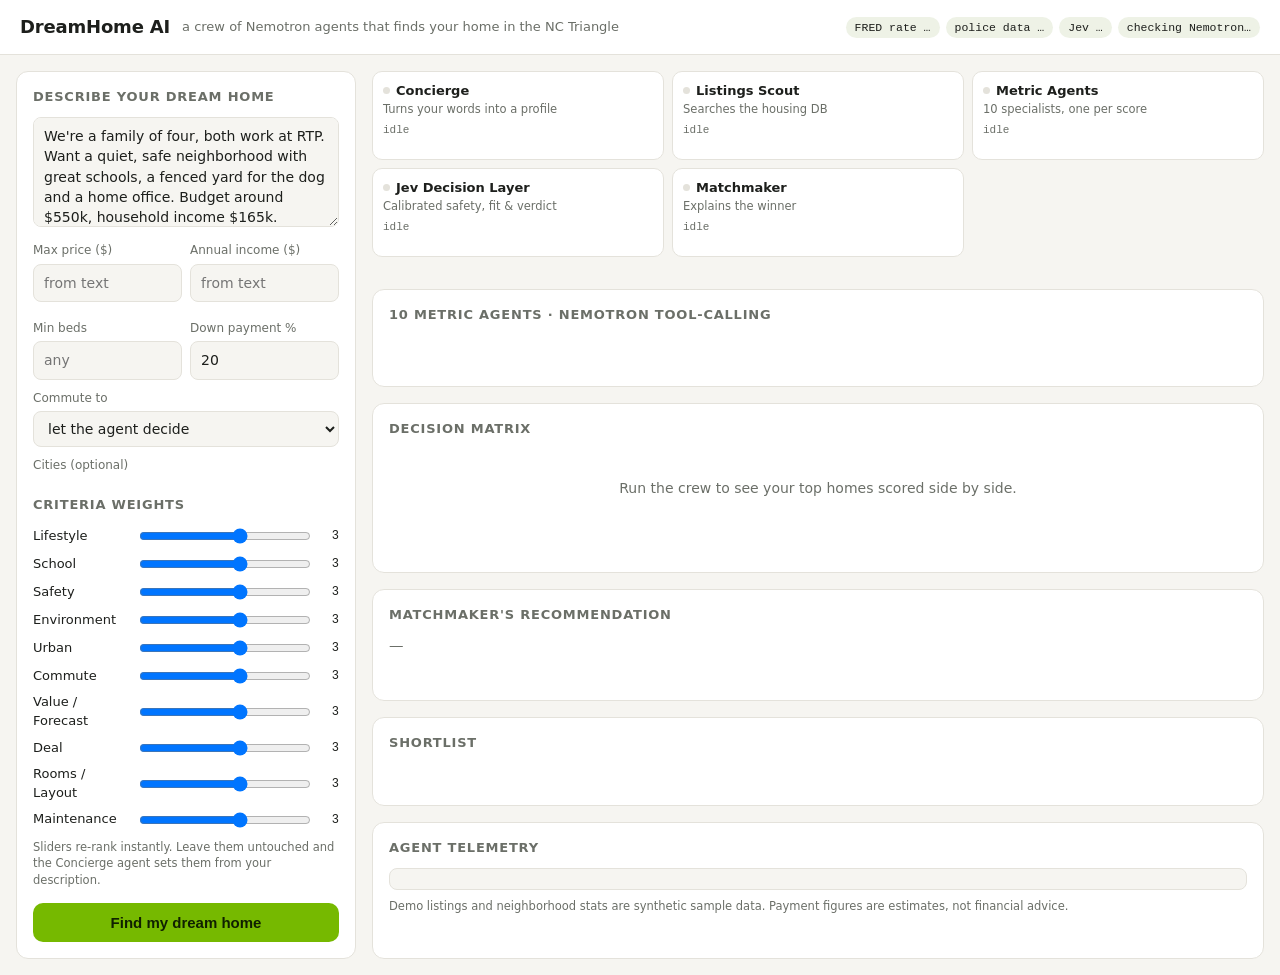
==== app/static/index.html @ fffabfbd "Databricks medallion ELT, free value calculator, multi-page UI, image 1.3.0 - databricks.yml + datab" ====
<!doctype html>
<html lang="en">
<head>
<meta charset="utf-8">
<meta name="viewport" content="width=device-width, initial-scale=1">
<title>Find a Home · EstatePulse AI</title>
<link rel="stylesheet" href="static/site.css">
<style>
:root{
  --bg:#f6f5f1; --panel:#ffffff; --ink:#1d1f1c; --muted:#6b6f68; --line:#e4e2db;
  --accent:#76b900; --accent-ink:#3d6400; --warn:#c2410c; --chip:#eef2e6;
  --h0:#f3ece4; --h1:#e9efd9; --h2:#cfe2a6; --h3:#a7cf5f; --h4:#76b900;
  --mono: ui-monospace, SFMono-Regular, Menlo, monospace;
}
@media (prefers-color-scheme: dark){:root{
  --bg:#111310; --panel:#1a1d18; --ink:#e9ebe5; --muted:#9aa093; --line:#2c3029;
  --accent:#8fd400; --accent-ink:#b9ec5a; --chip:#232a1b;
  --h0:#2a2320; --h1:#232b1c; --h2:#334a17; --h3:#4f7514; --h4:#6ea30c;
}}
*{box-sizing:border-box} body{margin:0;background:var(--bg);color:var(--ink);font:14px/1.45 system-ui,-apple-system,Segoe UI,Roboto,sans-serif}
header{display:flex;align-items:center;gap:12px;padding:14px 20px;border-bottom:1px solid var(--line);background:var(--panel)}
header h1{font-size:18px;margin:0;letter-spacing:-.01em} header .tag{color:var(--muted);font-size:13px}
#health{font:11.5px var(--mono);padding:4px 9px;border-radius:99px;background:var(--chip)}
#health.bad{color:var(--warn)}
main{display:grid;grid-template-columns:340px 1fr;gap:16px;padding:16px;max-width:1500px;margin:0 auto}
@media (max-width:900px){main{grid-template-columns:1fr}}
.card{background:var(--panel);border:1px solid var(--line);border-radius:12px;padding:16px}
h2{font-size:13px;text-transform:uppercase;letter-spacing:.06em;color:var(--muted);margin:0 0 10px}
label{display:block;font-size:12px;color:var(--muted);margin:10px 0 4px}
textarea,input,select{width:100%;padding:8px 10px;border:1px solid var(--line);border-radius:8px;background:var(--bg);color:var(--ink);font:inherit}
textarea{min-height:110px;resize:vertical}
.row2{display:grid;grid-template-columns:1fr 1fr;gap:8px}
.chips{display:flex;flex-wrap:wrap;gap:6px}
.chip{padding:4px 10px;border-radius:99px;border:1px solid var(--line);background:var(--bg);cursor:pointer;font-size:12px;user-select:none}
.chip.on{background:var(--accent);border-color:var(--accent);color:#102000}
button.go{margin-top:14px;width:100%;padding:11px;border:0;border-radius:10px;background:var(--accent);color:#102000;font-weight:650;font-size:15px;cursor:pointer}
button.go:disabled{opacity:.55;cursor:wait}
.w{display:grid;grid-template-columns:96px 1fr 22px;align-items:center;gap:8px;margin:6px 0;font-size:13px}
.w input{padding:0} .w b{font:12px var(--mono);text-align:right}
.crew{display:grid;grid-template-columns:repeat(5,1fr);gap:8px;margin-bottom:16px}
.ma{display:grid;grid-template-columns:repeat(2,1fr);gap:6px}
@media (max-width:900px){.ma{grid-template-columns:1fr}}
.ma .row{display:grid;grid-template-columns:14px 1fr auto;gap:6px;align-items:start;padding:7px 9px;border:1px solid var(--line);border-radius:8px;font-size:12.5px}
.ma .row .t{color:var(--muted);font-size:11.5px;grid-column:2/4}
.ma .row .tag{font:10.5px var(--mono);color:var(--muted)}
.ma .row.done .dot{background:var(--accent)}.ma .row.run .dot{background:var(--accent);animation:p 1s infinite}.ma .row.fb .dot{background:var(--warn)}
@media (max-width:1300px){.crew{grid-template-columns:repeat(3,1fr)}}
@media (max-width:700px){.crew{grid-template-columns:repeat(2,1fr)}}
.agent.jev{border-style:dashed}
.chips-h{display:flex;gap:6px;flex-wrap:wrap;margin-left:auto}
.chips-h span{font:11.5px var(--mono);padding:4px 9px;border-radius:99px;background:var(--chip)}
.verdict{display:inline-block;margin-top:4px;font:11px var(--mono);padding:2px 7px;border-radius:99px;background:var(--chip)}
.verdict.tour_now{background:var(--accent);color:#102000}.verdict.pass{color:var(--warn)}
.agent{border:1px solid var(--line);border-radius:10px;padding:10px;background:var(--panel);position:relative}
.agent .n{font-weight:650;font-size:13px} .agent .r{font-size:11.5px;color:var(--muted)}
.agent .s{margin-top:6px;font:11px var(--mono);color:var(--muted)}
.agent.run{border-color:var(--accent)} .agent.run .s{color:var(--accent-ink)}
.agent.done .s{color:var(--accent-ink)} .agent.fb .s{color:var(--warn)}
.dot{display:inline-block;width:7px;height:7px;border-radius:50%;background:var(--line);margin-right:6px;vertical-align:1px}
.run .dot{background:var(--accent);animation:p 1s infinite} .done .dot{background:var(--accent)} .fb .dot{background:var(--warn)}
@keyframes p{50%{opacity:.25}}
.matrix{overflow-x:auto}
table{border-collapse:separate;border-spacing:3px;width:100%;min-width:640px}
th,td{padding:8px 6px;text-align:center;font-size:13px}
thead th{font-weight:600;vertical-align:bottom}
thead th .addr{font-weight:650} thead th .sub{font-size:11px;color:var(--muted);font-weight:400}
tbody th{text-align:left;font-weight:500;white-space:nowrap}
tbody th small{color:var(--muted);font:11px var(--mono);margin-left:6px}
td.c{border-radius:6px;font:12.5px var(--mono)}
tr.total td{font-weight:700;font-size:14px;border-top:2px solid var(--line)}
th.rank1{box-shadow:inset 0 3px 0 var(--accent)}
.rec{white-space:pre-wrap;line-height:1.55;font-size:14.5px}
.empty{color:var(--muted);padding:30px;text-align:center}
.homes{display:grid;grid-template-columns:repeat(auto-fill,minmax(230px,1fr));gap:10px}
.home{border:1px solid var(--line);border-radius:10px;padding:12px}
.home .p{font-size:18px;font-weight:700} .home .meta{color:var(--muted);font-size:12px}
.home .f{margin-top:6px;display:flex;flex-wrap:wrap;gap:4px} .home .f span{font-size:11px;background:var(--chip);padding:2px 7px;border-radius:99px}
.stack{display:grid;gap:16px}
.home a.math{display:inline-block;margin-top:8px;font-size:12px;color:var(--accent-ink);text-decoration:none}
.home a.math:hover{text-decoration:underline}
header{position:static}
#log{font:11.5px/1.5 var(--mono);max-height:260px;overflow:auto;background:var(--bg);border-radius:8px;padding:10px;border:1px solid var(--line)}
#log .a{color:var(--accent-ink);font-weight:600} #log .fb{color:var(--warn)}
.foot{color:var(--muted);font-size:11.5px;margin-top:8px}
</style>
</head>
<body>
<script src="static/nav.js"></script>
<header>
  <h1>DreamHome AI</h1><span class="tag">a crew of Nemotron agents that finds your home in the NC Triangle</span>
  <div class="chips-h"><span id="rate">FRED rate …</span><span id="police">police data …</span><span id="jevchip">Jev …</span><span id="health">checking Nemotron…</span></div>
</header>
<main>
  <aside class="card">
    <h2>Describe your dream home</h2>
    <textarea id="dream">We're a family of four, both work at RTP. Want a quiet, safe neighborhood with great schools, a fenced yard for the dog and a home office. Budget around $550k, household income $165k.</textarea>
    <div class="row2">
      <div><label>Max price ($)</label><input id="max_price" type="number" placeholder="from text"></div>
      <div><label>Annual income ($)</label><input id="annual_income" type="number" placeholder="from text"></div>
      <div><label>Min beds</label><input id="min_beds" type="number" min="0" placeholder="any"></div>
      <div><label>Down payment %</label><input id="down_payment_pct" type="number" value="20"></div>
    </div>
    <label>Commute to</label><select id="commute_destination"><option value="">let the agent decide</option></select>
    <label>Cities (optional)</label><div class="chips" id="cities"></div>
    <h2 style="margin-top:18px">Criteria weights</h2>
    <div id="weights"></div>
    <div class="foot">Sliders re-rank instantly. Leave them untouched and the Concierge agent sets them from your description.</div>
    <button class="go" id="go">Find my dream home</button>
  </aside>

  <section class="stack">
    <div class="crew" id="crew"></div>
    <div class="card"><h2>10 metric agents · Nemotron tool-calling</h2><div class="ma" id="ma"></div><div class="foot" id="ma-cfg"></div></div>
    <div class="card"><h2>Decision matrix</h2><div class="matrix" id="matrix"><div class="empty">Run the crew to see your top homes scored side by side.</div></div></div>
    <div class="card"><h2>Matchmaker's recommendation</h2><div class="rec" id="rec"><span class="empty" style="padding:0">—</span></div></div>
    <div class="card"><h2>Shortlist</h2><div class="homes" id="homes"></div></div>
    <div class="card"><h2>Agent telemetry</h2><div id="log"></div>
      <div class="foot">Demo listings and neighborhood stats are synthetic sample data. Payment figures are estimates, not financial advice.</div></div>
  </section>
</main>
<script>
const CREW=[["Concierge","Turns your words into a profile"],["Listings Scout","Searches the housing DB"],["Metric Agents","10 specialists, one per score"],["Jev Decision Layer","Calibrated safety, fit & verdict"],["Matchmaker","Explains the winner"]];
let LABEL={lifestyle:"Lifestyle",school:"School",safety:"Safety",environment:"Environment",urban:"Urban",commute:"Commute",forecast:"Value / Forecast",deal:"Deal",rooms:"Rooms / Layout",maintenance:"Maintenance"};
let AGENTS=[], maDone=0;
function maUI(){ $("ma").innerHTML=AGENTS.map(function(a){return "<div class=\"row\" id=\"ma-"+a.key+"\"><span class=\"dot\"></span><b>"+a.name+"</b><span class=\"tag\">"+(a.gym_mode==="eval+rl"?"NeMo Gym eval+RL":"NeMo Gym eval")+"</span><div class=\"t\">"+a.sources+"</div></div>";}).join(""); maDone=0; }
function maSet(k,cls,txt){ const el=$("ma-"+k); if(!el)return; el.className="row "+cls; if(txt) el.querySelector(".t").textContent=txt; }
let state={criteria:Object.keys(LABEL),weights:{},touched:false,ids:[],profile:null,rows:[],jev:null};
const VERD={tour_now:"tour now",consider:"consider",pass:"pass"};
const $=id=>document.getElementById(id);
const fmt=n=>"$"+Math.round(n).toLocaleString();

function crewUI(){ $("crew").innerHTML=CREW.map(([n,r])=>`<div class="agent" data-a="${n}"><div class="n"><span class="dot"></span>${n}</div><div class="r">${r}</div><div class="s">idle</div></div>`).join(""); }
function setAgent(n,cls,txt){const el=document.querySelector(`[data-a="${n}"]`); if(!el)return; el.className="agent "+cls; el.querySelector(".s").textContent=txt;}
function weightsUI(w){
  $("weights").innerHTML=state.criteria.map(c=>`<div class="w"><span>${LABEL[c]}</span><input type="range" min="0" max="5" step="1" value="${w[c]??3}" data-c="${c}"><b>${w[c]??3}</b></div>`).join("");
  $("weights").querySelectorAll("input").forEach(i=>i.oninput=e=>{state.touched=true; state.weights[i.dataset.c]=+i.value; i.nextElementSibling.textContent=i.value; rescore();});
}
function heat(v){return v>=85?"var(--h4)":v>=70?"var(--h3)":v>=55?"var(--h2)":v>=40?"var(--h1)":"var(--h0)"}
function matrixUI(rows){
  state.rows=rows; const top=rows.slice(0,5);
  if(!top.length){$("matrix").innerHTML='<div class="empty">No homes matched — widen the budget or cities.</div>';return;}
  const w=state.weights;
  let h="<table><thead><tr><th></th>"+top.map((r,i)=>`<th class="${i==0?'rank1':''}"><div class="sub">#${i+1}</div><div class="addr">${r.listing.address}</div><div class="sub">${r.listing.neighborhood} · ${fmt(r.listing.price)}</div>${r.jev&&r.jev.verdict?`<span class="verdict ${r.jev.verdict}">${r.jev.engine==="jev"?"Jev":"rules"}: ${VERD[r.jev.verdict]||r.jev.verdict}</span>`:""}</th>`).join("")+"</tr></thead><tbody>";
  for(const c of state.criteria){
    h+=`<tr><th>${LABEL[c]}<small>×${w[c]??0}</small></th>`+top.map(r=>{const v=r.scores[c];return `<td class="c" style="background:${heat(v)};color:${v>=70?'#0d1a00':'inherit'}">${v}</td>`}).join("")+"</tr>";
  }
  h+=`<tr class="total"><th>Fit score</th>`+top.map(r=>`<td>${r.total}</td>`).join("")+"</tr></tbody></table>";
  $("matrix").innerHTML=h;
  $("homes").innerHTML=rows.slice(0,9).map((r,i)=>{const L=r.listing,N=r.neighborhood,F=r.finance;return `<div class="home"><div class="meta">#${i+1} · fit ${r.total}</div><div class="p">${fmt(L.price)}</div><div>${L.address}, ${L.city}</div><div class="meta">${L.beds} bd · ${L.baths} ba · ${L.sqft.toLocaleString()} sqft · ${L.property_type}</div><div class="meta">≈ ${fmt(F.monthly_total)}/mo @ ${F.rate_pct}%${F.housing_ratio_pct?` (${F.housing_ratio_pct}% of income)`:""} · ${N.commute_minutes} min to ${N.commute_to}</div><div class="f">${L.features.slice(0,5).map(f=>`<span>${f}</span>`).join("")}</div><a class="math" href="how?id=${L.id}">See the math →</a></div>`}).join("");
}
let rsT; function rescore(){ if(!state.ids.length)return; clearTimeout(rsT); rsT=setTimeout(async()=>{
  const r=await fetch("api/rescore",{method:"POST",headers:{"Content-Type":"application/json"},body:JSON.stringify({ids:state.ids,profile:state.profile||{},weights:state.weights,jev:state.jev})}).then(r=>r.json()); matrixUI(r);},120);}
function log(html){$("log").insertAdjacentHTML("beforeend",html+"<br>");$("log").scrollTop=1e9;}
const t0={};
function onEvent(e){
  switch(e.type){
    case "start": log(e.health.ok?`model <b>${e.health.model}</b> @ ${e.health.base_url}`:`<span class="fb">Nemotron unreachable — fallbacks active</span>`); setAgent("Concierge","run","thinking…"); break;
    case "llm": setAgent(e.agent,"run",`LLM ${e.ms} ms${e.tool_calls.length?" → "+e.tool_calls.length+" tool call(s)":""}`); log(`<span class="a">${e.agent}</span> nemotron ${e.ms}ms ${e.tool_calls.join(", ")}`); break;
    case "tool": log(`&nbsp;&nbsp;↳ ${e.tool}(${JSON.stringify(e.args)}) ${e.ms}ms → ${typeof e.result_preview=="string"?e.result_preview:JSON.stringify(e.result_preview)}`); break;
    case "fallback": setAgent(e.agent,"fb","fallback: "+e.reason.slice(0,40)); log(`<span class="fb">${e.agent} fallback: ${e.reason}</span>`); break;
    case "metric_agent": maDone++; maSet(e.key, e.status==="done"?"done":"fb", (e.status==="done"?"":"fallback · ")+e.ms+" ms · "+(e.text||"tool ran")); setAgent("Metric Agents", maDone===10?"done":"run", maDone+"/10 done"); break;
    case "say": log(`<span class="a">${e.agent}</span> “${e.text}”`); break;
    case "profile": state.profile=e.profile; if(!state.touched){state.weights={...e.profile.weights}; weightsUI(state.weights);} setAgent("Concierge","done",e.profile.summary?.slice(0,60)||"profile set"); setAgent("Listings Scout","run","searching…"); break;
    case "shortlist": state.ids=e.ids; setAgent("Listings Scout","done",`${e.ids.length} candidates`); setAgent("Metric Agents","run","0/10 done"); AGENTS.forEach(function(a){maSet(a.key,"run","calling "+a.tool+"…");}); setAgent("Jev Decision Layer","run","waiting for analysts…"); break;
    case "jev": setAgent("Jev Decision Layer","done",`${e.engine==="jev"?"Jev":"rules fallback"} · ${e.calls} calls · ${e.ms} ms`); log(`<span class="a">Jev Decision Layer</span> engine=${e.engine} ${e.calls} parallel calls in ${e.ms}ms (p50 ${e.p50_call_ms}ms)${e.errors.length?` <span class="fb">${e.errors[0]}</span>`:""}`); break;
    case "matrix": state.jev=e.jev;  setAgent("Matchmaker","run","writing…"); if(state.touched){rescore()}else{matrixUI(e.rows)} break;
    case "recommendation": $("rec").textContent=e.text; setAgent("Matchmaker","done","done"); break;
    case "done": log(`<b>pipeline finished in ${(e.ms/1000).toFixed(1)} s</b>`); break;
    case "error": log(`<span class="fb">error: ${e.message}</span>`); break;
  }
}
async function go(){
  $("go").disabled=true; $("log").innerHTML=""; crewUI(); maUI();
  const form={}; ["max_price","annual_income","min_beds","down_payment_pct"].forEach(k=>{const v=$(k).value; if(v!=="")form[k]=+v;});
  const cd=$("commute_destination").value; if(cd)form.commute_destination=cd;
  const cities=[...document.querySelectorAll("#cities .chip.on")].map(c=>c.textContent); if(cities.length)form.cities=cities;
  if(state.touched)form.weights=state.weights;
  try{
    const res=await fetch("api/match",{method:"POST",headers:{"Content-Type":"application/json"},body:JSON.stringify({dream:$("dream").value,form})});
    const rd=res.body.getReader(),dec=new TextDecoder(); let buf="";
    for(;;){const {value,done}=await rd.read(); if(done)break; buf+=dec.decode(value,{stream:true}); let i; while((i=buf.indexOf("\n"))>=0){const line=buf.slice(0,i);buf=buf.slice(i+1); if(line.trim())onEvent(JSON.parse(line));}}
  }catch(err){log(`<span class="fb">${err}</span>`)}
  $("go").disabled=false;
}
(async()=>{
  crewUI();
  try{const ag=await fetch("api/agents").then(r=>r.json()); AGENTS=ag.agents; ag.agents.forEach(function(a){LABEL[a.key]=a.label; state.weights[a.key]=a.default_weight;}); maUI(); $("ma-cfg").textContent=ag.problems.length?("config problems: "+ag.problems.join("; ")):"Registry check: all 10 agents have a tool, scorer, weight and NeMo Gym harness.";}catch(e){}
  state.criteria=Object.keys(LABEL); weightsUI(state.weights);
  $("go").onclick=go;
  const m=await fetch("api/meta").then(r=>r.json());
  $("cities").innerHTML=m.cities.map(c=>`<span class="chip">${c}</span>`).join("");
  $("cities").querySelectorAll(".chip").forEach(c=>c.onclick=()=>c.classList.toggle("on"));
  m.destinations.forEach(d=>$("commute_destination").insertAdjacentHTML("beforeend",`<option>${d}</option>`));
  try{const d=await fetch("api/data-status").then(r=>r.json());
    $("rate").textContent=`30-yr ${d.mortgage_30y}%`+(d.mortgage_source.as_of?` · FRED ${d.mortgage_source.as_of}`:" · default");
    const p=(d.sources||{}).police||{}; $("police").textContent=d.live_safety_neighborhoods?`police: ${d.live_safety_neighborhoods} areas · ${d.police_lookback_days}d live`:"police: baseline";
    $("jevchip").textContent=d.jev_enabled?"Jev: live":"Jev: rules fallback";}catch(e){}
  const h=await fetch("api/health").then(r=>r.json());
  $("health").textContent=h.ok?"● "+h.model:"● Nemotron offline (fallback mode)"; $("health").className=h.ok?"":"bad";
})();
</script>
</body>
</html>
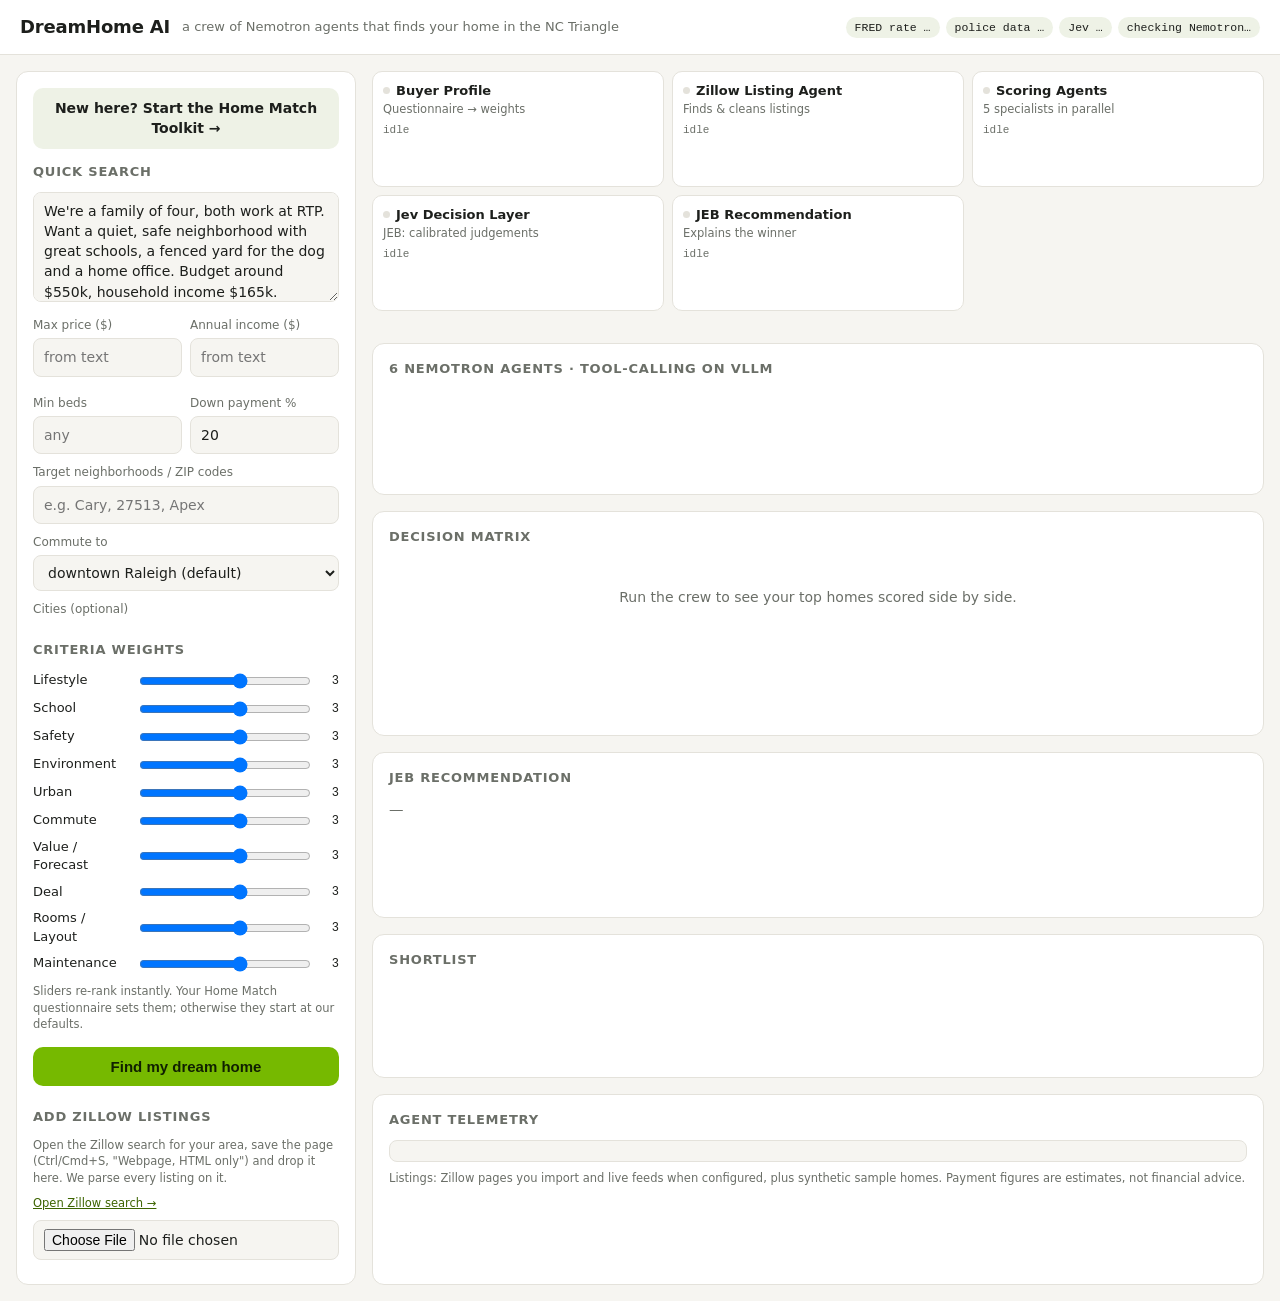
==== commit b7932b10: "Architecture v3: 6 Nemotron agents, Zillow parser + data quality, Home Match Toolkit questionnaire, " ====
--- a/app/static/index.html
+++ b/app/static/index.html
@@ -92,7 +92,9 @@
 </header>
 <main>
   <aside class="card">
-    <h2>Describe your dream home</h2>
+    <div id="tokenbox" class="foot" style="display:none;margin:0 0 10px;padding:10px;border:1px solid var(--accent);border-radius:8px"></div>
+    <a class="go" href="start" style="display:block;text-align:center;text-decoration:none;margin:0 0 14px;padding:10px;border-radius:10px;background:var(--chip);color:var(--ink);font-weight:600">New here? Start the Home Match Toolkit →</a>
+    <h2>Quick search</h2>
     <textarea id="dream">We're a family of four, both work at RTP. Want a quiet, safe neighborhood with great schools, a fenced yard for the dog and a home office. Budget around $550k, household income $165k.</textarea>
     <div class="row2">
       <div><label>Max price ($)</label><input id="max_price" type="number" placeholder="from text"></div>
@@ -100,33 +102,40 @@
       <div><label>Min beds</label><input id="min_beds" type="number" min="0" placeholder="any"></div>
       <div><label>Down payment %</label><input id="down_payment_pct" type="number" value="20"></div>
     </div>
-    <label>Commute to</label><select id="commute_destination"><option value="">let the agent decide</option></select>
+    <label>Target neighborhoods / ZIP codes</label><input id="location" placeholder="e.g. Cary, 27513, Apex">
+    <label>Commute to</label><select id="commute_destination"><option value="">downtown Raleigh (default)</option></select>
     <label>Cities (optional)</label><div class="chips" id="cities"></div>
     <h2 style="margin-top:18px">Criteria weights</h2>
     <div id="weights"></div>
-    <div class="foot">Sliders re-rank instantly. Leave them untouched and the Concierge agent sets them from your description.</div>
+    <div class="foot">Sliders re-rank instantly. Your Home Match questionnaire sets them; otherwise they start at our defaults.</div>
     <button class="go" id="go">Find my dream home</button>
+    <h2 style="margin-top:22px">Add Zillow listings</h2>
+    <div class="foot" style="margin-top:0">Open the Zillow search for your area, save the page (Ctrl/Cmd+S, "Webpage, HTML only") and drop it here. We parse every listing on it.</div>
+    <a id="zlink" class="foot" target="_blank" rel="noopener" href="https://www.zillow.com/homes/" style="display:inline-block;color:var(--accent-ink)">Open Zillow search →</a>
+    <input id="zfile" type="file" accept=".html,.htm" style="margin-top:8px">
+    <div class="foot" id="zout"></div>
   </aside>
 
   <section class="stack">
     <div class="crew" id="crew"></div>
-    <div class="card"><h2>10 metric agents · Nemotron tool-calling</h2><div class="ma" id="ma"></div><div class="foot" id="ma-cfg"></div></div>
+    <div class="card"><h2>6 Nemotron agents · tool-calling on vLLM</h2><div class="ma" id="ma"></div><div class="foot" id="ma-cfg"></div></div>
     <div class="card"><h2>Decision matrix</h2><div class="matrix" id="matrix"><div class="empty">Run the crew to see your top homes scored side by side.</div></div></div>
-    <div class="card"><h2>Matchmaker's recommendation</h2><div class="rec" id="rec"><span class="empty" style="padding:0">—</span></div></div>
+    <div class="card"><h2>JEB recommendation</h2><div class="rec" id="rec"><span class="empty" style="padding:0">—</span></div></div>
     <div class="card"><h2>Shortlist</h2><div class="homes" id="homes"></div></div>
     <div class="card"><h2>Agent telemetry</h2><div id="log"></div>
-      <div class="foot">Demo listings and neighborhood stats are synthetic sample data. Payment figures are estimates, not financial advice.</div></div>
+      <div class="foot" id="srcnote">Listings: Zillow pages you import and live feeds when configured, plus synthetic sample homes. Payment figures are estimates, not financial advice.</div></div>
   </section>
 </main>
 <script>
-const CREW=[["Concierge","Turns your words into a profile"],["Listings Scout","Searches the housing DB"],["Metric Agents","10 specialists, one per score"],["Jev Decision Layer","Calibrated safety, fit & verdict"],["Matchmaker","Explains the winner"]];
+const CREW=[["Buyer Profile","Questionnaire → weights"],["Zillow Listing Agent","Finds & cleans listings"],["Scoring Agents","5 specialists in parallel"],["Jev Decision Layer","JEB: calibrated judgements"],["JEB Recommendation","Explains the winner"]];
 let LABEL={lifestyle:"Lifestyle",school:"School",safety:"Safety",environment:"Environment",urban:"Urban",commute:"Commute",forecast:"Value / Forecast",deal:"Deal",rooms:"Rooms / Layout",maintenance:"Maintenance"};
 let AGENTS=[], maDone=0;
-function maUI(){ $("ma").innerHTML=AGENTS.map(function(a){return "<div class=\"row\" id=\"ma-"+a.key+"\"><span class=\"dot\"></span><b>"+a.name+"</b><span class=\"tag\">"+(a.gym_mode==="eval+rl"?"NeMo Gym eval+RL":"NeMo Gym eval")+"</span><div class=\"t\">"+a.sources+"</div></div>";}).join(""); maDone=0; }
+function maUI(){ $("ma").innerHTML=AGENTS.map(function(a,i){return "<div class=\"row\" id=\"ma-"+a.key+"\"><span class=\"dot\"></span><b>"+(i+1)+". "+a.name+"</b><span class=\"tag\">"+(a.labels.length?a.labels.join(" · "):"listings")+"</span><div class=\"t\">"+a.sources+"</div></div>";}).join(""); maDone=0; }
 function maSet(k,cls,txt){ const el=$("ma-"+k); if(!el)return; el.className="row "+cls; if(txt) el.querySelector(".t").textContent=txt; }
 let state={criteria:Object.keys(LABEL),weights:{},touched:false,ids:[],profile:null,rows:[],jev:null};
 const VERD={tour_now:"tour now",consider:"consider",pass:"pass"};
 const $=id=>document.getElementById(id);
+const esc=v=>String(v??"").replace(/[&<>"']/g,c=>({"&":"&amp;","<":"&lt;",">":"&gt;",'"':"&quot;","'":"&#39;"}[c]));
 const fmt=n=>"$"+Math.round(n).toLocaleString();
 
 function crewUI(){ $("crew").innerHTML=CREW.map(([n,r])=>`<div class="agent" data-a="${n}"><div class="n"><span class="dot"></span>${n}</div><div class="r">${r}</div><div class="s">idle</div></div>`).join(""); }
@@ -140,13 +149,13 @@
   state.rows=rows; const top=rows.slice(0,5);
   if(!top.length){$("matrix").innerHTML='<div class="empty">No homes matched — widen the budget or cities.</div>';return;}
   const w=state.weights;
-  let h="<table><thead><tr><th></th>"+top.map((r,i)=>`<th class="${i==0?'rank1':''}"><div class="sub">#${i+1}</div><div class="addr">${r.listing.address}</div><div class="sub">${r.listing.neighborhood} · ${fmt(r.listing.price)}</div>${r.jev&&r.jev.verdict?`<span class="verdict ${r.jev.verdict}">${r.jev.engine==="jev"?"Jev":"rules"}: ${VERD[r.jev.verdict]||r.jev.verdict}</span>`:""}</th>`).join("")+"</tr></thead><tbody>";
+  let h="<table><thead><tr><th></th>"+top.map((r,i)=>`<th class="${i==0?'rank1':''}"><div class="sub">#${i+1}</div><div class="addr">${esc(r.listing.address)}</div><div class="sub">${esc(r.listing.neighborhood)} · ${fmt(r.listing.price)}</div>${r.jev&&r.jev.verdict?`<span class="verdict ${r.jev.verdict}">${r.jev.engine==="jev"?"Jev":"rules"}: ${VERD[r.jev.verdict]||r.jev.verdict}</span>`:""}</th>`).join("")+"</tr></thead><tbody>";
   for(const c of state.criteria){
     h+=`<tr><th>${LABEL[c]}<small>×${w[c]??0}</small></th>`+top.map(r=>{const v=r.scores[c];return `<td class="c" style="background:${heat(v)};color:${v>=70?'#0d1a00':'inherit'}">${v}</td>`}).join("")+"</tr>";
   }
   h+=`<tr class="total"><th>Fit score</th>`+top.map(r=>`<td>${r.total}</td>`).join("")+"</tr></tbody></table>";
   $("matrix").innerHTML=h;
-  $("homes").innerHTML=rows.slice(0,9).map((r,i)=>{const L=r.listing,N=r.neighborhood,F=r.finance;return `<div class="home"><div class="meta">#${i+1} · fit ${r.total}</div><div class="p">${fmt(L.price)}</div><div>${L.address}, ${L.city}</div><div class="meta">${L.beds} bd · ${L.baths} ba · ${L.sqft.toLocaleString()} sqft · ${L.property_type}</div><div class="meta">≈ ${fmt(F.monthly_total)}/mo @ ${F.rate_pct}%${F.housing_ratio_pct?` (${F.housing_ratio_pct}% of income)`:""} · ${N.commute_minutes} min to ${N.commute_to}</div><div class="f">${L.features.slice(0,5).map(f=>`<span>${f}</span>`).join("")}</div><a class="math" href="how?id=${L.id}">See the math →</a></div>`}).join("");
+  $("homes").innerHTML=rows.slice(0,9).map((r,i)=>{const L=r.listing,N=r.neighborhood,F=r.finance;return `<div class="home"><div class="meta">#${i+1} · fit ${r.total}</div><div class="p">${fmt(L.price)}</div><div>${esc(L.address)}, ${esc(L.city)}</div><div class="meta">${L.beds} bd · ${L.baths} ba · ${L.sqft.toLocaleString()} sqft · ${esc(L.property_type)}${L.source&&L.source!=="synthetic_sample"?" · "+esc(L.source.replace(/_/g," ")):""}</div><div class="meta">≈ ${fmt(F.monthly_total)}/mo @ ${F.rate_pct}%${F.housing_ratio_pct?` (${F.housing_ratio_pct}% of income)`:""} · ${N.commute_minutes} min to ${N.commute_to}</div><div class="f">${L.features.slice(0,5).map(f=>`<span>${esc(f)}</span>`).join("")}</div><a class="math" href="how?id=${L.id}">See the math →</a>${L.url&&/^https:\/\/www\.zillow\.com\//.test(L.url)?` · <a class="math" target="_blank" rel="noopener" href="${esc(L.url)}">Zillow →</a>`:""}</div>`}).join("");
 }
 let rsT; function rescore(){ if(!state.ids.length)return; clearTimeout(rsT); rsT=setTimeout(async()=>{
   const r=await fetch("api/rescore",{method:"POST",headers:{"Content-Type":"application/json"},body:JSON.stringify({ids:state.ids,profile:state.profile||{},weights:state.weights,jev:state.jev})}).then(r=>r.json()); matrixUI(r);},120);}
@@ -154,17 +163,17 @@
 const t0={};
 function onEvent(e){
   switch(e.type){
-    case "start": log(e.health.ok?`model <b>${e.health.model}</b> @ ${e.health.base_url}`:`<span class="fb">Nemotron unreachable — fallbacks active</span>`); setAgent("Concierge","run","thinking…"); break;
+    case "start": log(e.health.ok?`model <b>${e.health.model}</b> @ ${e.health.base_url} · ${e.agents} agents`:`<span class="fb">Nemotron unreachable — fallbacks active</span>`); setAgent("Buyer Profile","run","reading…"); break;
     case "llm": setAgent(e.agent,"run",`LLM ${e.ms} ms${e.tool_calls.length?" → "+e.tool_calls.length+" tool call(s)":""}`); log(`<span class="a">${e.agent}</span> nemotron ${e.ms}ms ${e.tool_calls.join(", ")}`); break;
     case "tool": log(`&nbsp;&nbsp;↳ ${e.tool}(${JSON.stringify(e.args)}) ${e.ms}ms → ${typeof e.result_preview=="string"?e.result_preview:JSON.stringify(e.result_preview)}`); break;
     case "fallback": setAgent(e.agent,"fb","fallback: "+e.reason.slice(0,40)); log(`<span class="fb">${e.agent} fallback: ${e.reason}</span>`); break;
-    case "metric_agent": maDone++; maSet(e.key, e.status==="done"?"done":"fb", (e.status==="done"?"":"fallback · ")+e.ms+" ms · "+(e.text||"tool ran")); setAgent("Metric Agents", maDone===10?"done":"run", maDone+"/10 done"); break;
+    case "crew_agent": maDone++; maSet(e.key, e.status==="done"?"done":"fb", (e.status==="done"?"":"fallback · ")+e.ms+" ms · "+(e.text||"tool ran")); setAgent("Scoring Agents", maDone===5?"done":"run", maDone+"/5 done"); break;
     case "say": log(`<span class="a">${e.agent}</span> “${e.text}”`); break;
-    case "profile": state.profile=e.profile; if(!state.touched){state.weights={...e.profile.weights}; weightsUI(state.weights);} setAgent("Concierge","done",e.profile.summary?.slice(0,60)||"profile set"); setAgent("Listings Scout","run","searching…"); break;
-    case "shortlist": state.ids=e.ids; setAgent("Listings Scout","done",`${e.ids.length} candidates`); setAgent("Metric Agents","run","0/10 done"); AGENTS.forEach(function(a){maSet(a.key,"run","calling "+a.tool+"…");}); setAgent("Jev Decision Layer","run","waiting for analysts…"); break;
+    case "profile": state.profile=e.profile; if(!state.touched){state.weights={...e.profile.weights}; weightsUI(state.weights);} setAgent("Buyer Profile","done",(e.profile.summary||"profile set").slice(0,60)); setAgent("Zillow Listing Agent","run","searching…"); maSet("listing","run","calling find_listings…"); break;
+    case "shortlist": state.ids=e.ids; setAgent("Zillow Listing Agent","done",`${e.ids.length} homes · ${(e.sources||[]).join(", ")}`); maSet("listing","done",`${e.ids.length} homes from ${(e.sources||[]).join(", ")}${e.feed&&e.feed.live_feed?" · live feed: "+e.feed.live_feed:""}`); setAgent("Scoring Agents","run","0/5 done"); AGENTS.forEach(function(a){if(a.metrics.length)maSet(a.key,"run","calling "+a.tool+"…");}); setAgent("Jev Decision Layer","run","waiting for agents…"); if(e.feed&&e.feed.zillow_search_url)$("zlink").href=e.feed.zillow_search_url; break;
     case "jev": setAgent("Jev Decision Layer","done",`${e.engine==="jev"?"Jev":"rules fallback"} · ${e.calls} calls · ${e.ms} ms`); log(`<span class="a">Jev Decision Layer</span> engine=${e.engine} ${e.calls} parallel calls in ${e.ms}ms (p50 ${e.p50_call_ms}ms)${e.errors.length?` <span class="fb">${e.errors[0]}</span>`:""}`); break;
-    case "matrix": state.jev=e.jev;  setAgent("Matchmaker","run","writing…"); if(state.touched){rescore()}else{matrixUI(e.rows)} break;
-    case "recommendation": $("rec").textContent=e.text; setAgent("Matchmaker","done","done"); break;
+    case "matrix": state.jev=e.jev;  setAgent("JEB Recommendation","run","writing…"); if(state.touched){rescore()}else{matrixUI(e.rows)} break;
+    case "recommendation": $("rec").textContent=e.text; setAgent("JEB Recommendation","done","done"); break;
     case "done": log(`<b>pipeline finished in ${(e.ms/1000).toFixed(1)} s</b>`); break;
     case "error": log(`<span class="fb">error: ${e.message}</span>`); break;
   }
@@ -173,10 +182,11 @@
   $("go").disabled=true; $("log").innerHTML=""; crewUI(); maUI();
   const form={}; ["max_price","annual_income","min_beds","down_payment_pct"].forEach(k=>{const v=$(k).value; if(v!=="")form[k]=+v;});
   const cd=$("commute_destination").value; if(cd)form.commute_destination=cd;
+  const loc=$("location").value.trim(); if(loc)form.location=loc;
   const cities=[...document.querySelectorAll("#cities .chip.on")].map(c=>c.textContent); if(cities.length)form.cities=cities;
   if(state.touched)form.weights=state.weights;
   try{
-    const res=await fetch("api/match",{method:"POST",headers:{"Content-Type":"application/json"},body:JSON.stringify({dream:$("dream").value,form})});
+    const res=await fetch("api/match",{method:"POST",headers:{"Content-Type":"application/json"},body:JSON.stringify({dream:$("dream").value,form,portal_token:state.token||""})});
     const rd=res.body.getReader(),dec=new TextDecoder(); let buf="";
     for(;;){const {value,done}=await rd.read(); if(done)break; buf+=dec.decode(value,{stream:true}); let i; while((i=buf.indexOf("\n"))>=0){const line=buf.slice(0,i);buf=buf.slice(i+1); if(line.trim())onEvent(JSON.parse(line));}}
   }catch(err){log(`<span class="fb">${err}</span>`)}
@@ -184,7 +194,7 @@
 }
 (async()=>{
   crewUI();
-  try{const ag=await fetch("api/agents").then(r=>r.json()); AGENTS=ag.agents; ag.agents.forEach(function(a){LABEL[a.key]=a.label; state.weights[a.key]=a.default_weight;}); maUI(); $("ma-cfg").textContent=ag.problems.length?("config problems: "+ag.problems.join("; ")):"Registry check: all 10 agents have a tool, scorer, weight and NeMo Gym harness.";}catch(e){}
+  try{const ag=await fetch("api/agents").then(r=>r.json()); AGENTS=ag.agents; LABEL={}; ag.metrics.forEach(function(m){LABEL[m.key]=m.label; state.weights[m.key]=m.default_weight;}); maUI(); $("ma-cfg").textContent=ag.problems.length?("config problems: "+ag.problems.join("; ")):"Registry check: 6 agents, each of the 10 scores owned exactly once, every metric has a scorer, weight and NeMo Gym harness.";}catch(e){}
   state.criteria=Object.keys(LABEL); weightsUI(state.weights);
   $("go").onclick=go;
   const m=await fetch("api/meta").then(r=>r.json());
@@ -194,7 +204,16 @@
   try{const d=await fetch("api/data-status").then(r=>r.json());
     $("rate").textContent=`30-yr ${d.mortgage_30y}%`+(d.mortgage_source.as_of?` · FRED ${d.mortgage_source.as_of}`:" · default");
     const p=(d.sources||{}).police||{}; $("police").textContent=d.live_safety_neighborhoods?`police: ${d.live_safety_neighborhoods} areas · ${d.police_lookback_days}d live`:"police: baseline";
-    $("jevchip").textContent=d.jev_enabled?"Jev: live":"Jev: rules fallback";}catch(e){}
+    $("jevchip").textContent=d.jev_enabled?("Jev: "+(d.jev_backend==="vllm"?"vLLM":d.jev_backend)):"Jev: rules fallback";
+    const ls=d.listings_by_source||{}; $("srcnote").textContent="Listings: "+Object.entries(ls).map(([k,v])=>v+" "+k.replace(/_/g," ")).join(" · ")+". Payment figures are estimates, not financial advice.";}catch(e){}
+  $("location").oninput=()=>{$("zlink").href="https://www.zillow.com/homes/"+encodeURIComponent($("location").value.trim().replace(/[^A-Za-z0-9]+/g,"-").replace(/^-|-$/g,""))+"_rb/";};
+  $("zfile").onchange=async ev=>{const f=ev.target.files[0]; if(!f)return; $("zout").textContent="parsing "+f.name+"…";
+    try{const r=await fetch("api/zillow/import",{method:"POST",headers:{"Content-Type":"application/json"},body:JSON.stringify({name:f.name,html:await f.text()})}); const d=await r.json();
+      $("zout").textContent=r.ok?`${d.parsed} listings found, ${d.added} new after cleaning (${d.quality.dropped_not_for_sale} not for sale, ${d.quality.dropped_incomplete} incomplete, ${d.quality.dropped_duplicate} duplicates removed). Run the search to include them.`:(d.detail||"could not read that page");}catch(e){$("zout").textContent=String(e)}};
+  const tok=new URLSearchParams(location.search).get("token")||(()=>{try{return sessionStorage.getItem("portal_token")}catch(_){return null}})();
+  if(tok){try{const r=await fetch("api/portal?token="+encodeURIComponent(tok)); if(r.ok){const d=await r.json(); state.token=tok; try{sessionStorage.setItem("portal_token",tok)}catch(_){}
+    history.replaceState(null,"",location.pathname); state.weights={...d.profile.weights}; weightsUI(state.weights); if(d.profile.location)$("location").value=d.profile.location; $("dream").value=d.profile.summary||"";
+    $("tokenbox").style.display="block"; $("tokenbox").innerHTML=`Using <b>${esc(d.name.split(" ")[0])}'s</b> Home Match profile · showings ${d.showings_unlocked?"unlocked":"locked"} · <a href="portal">portal</a>`; go();}}catch(e){}}
   const h=await fetch("api/health").then(r=>r.json());
   $("health").textContent=h.ok?"● "+h.model:"● Nemotron offline (fallback mode)"; $("health").className=h.ok?"":"bad";
 })();
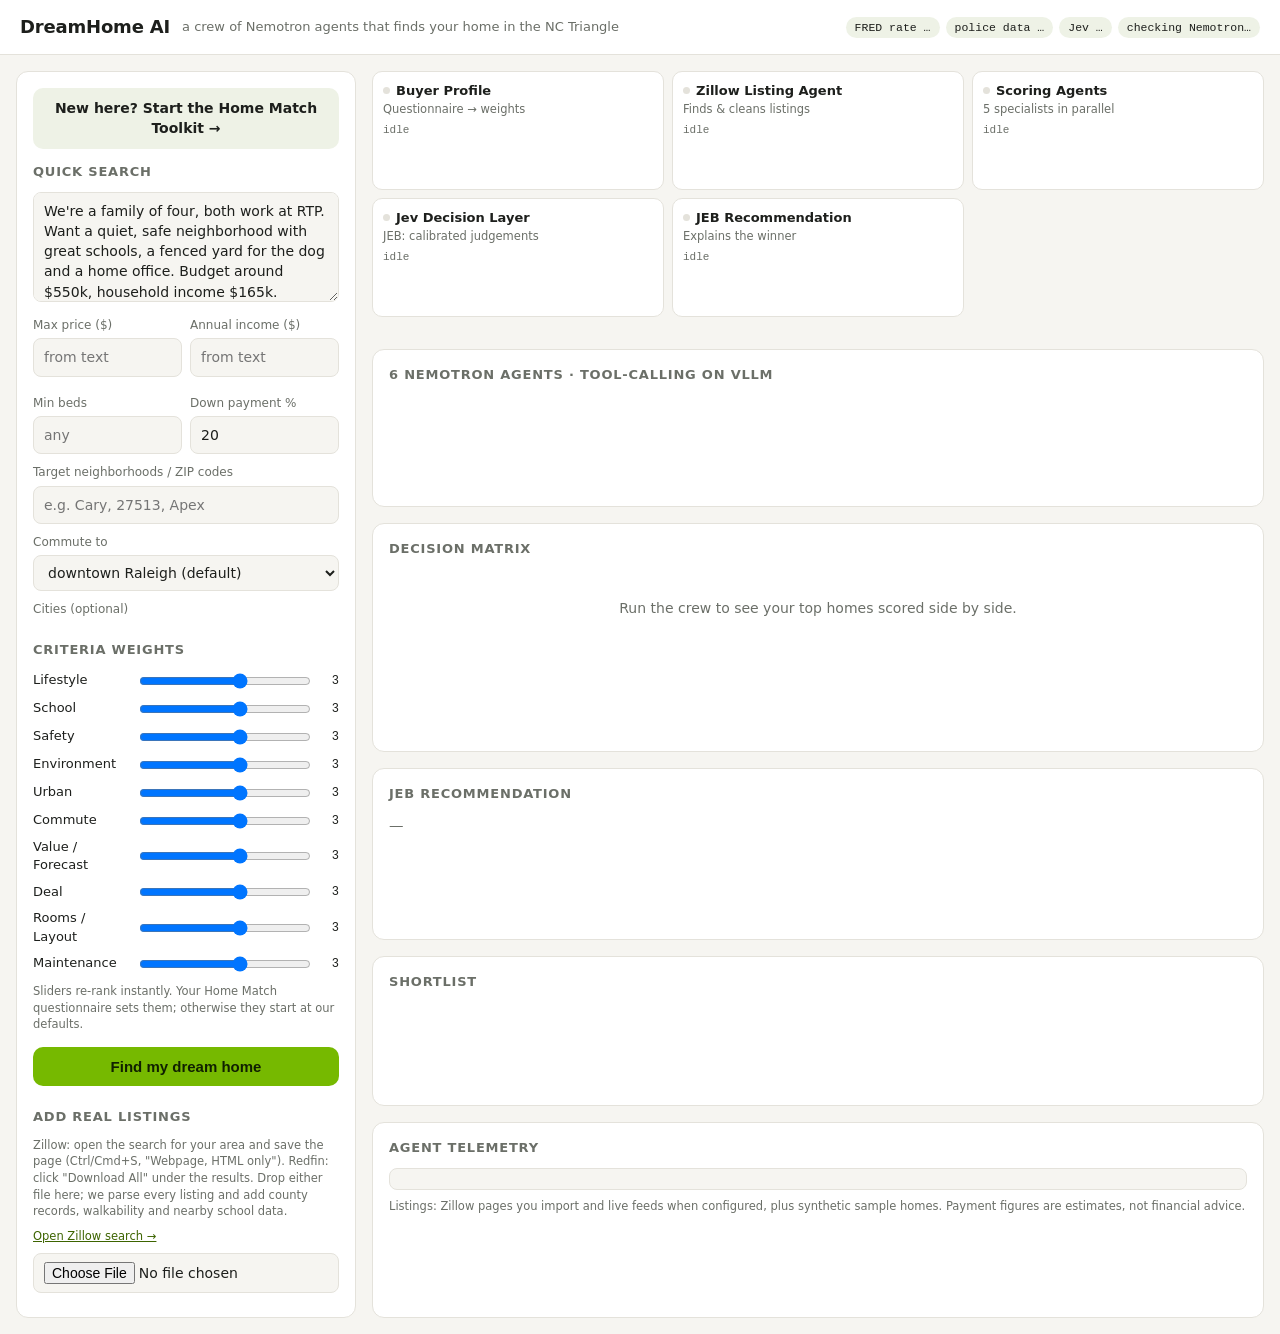
==== commit b699a31e: "Free data sources: NOAA ACIS weather, EPA walkability, Wake County parcels, NC DPI + NCES school pro" ====
--- a/app/static/index.html
+++ b/app/static/index.html
@@ -109,10 +109,10 @@
     <div id="weights"></div>
     <div class="foot">Sliders re-rank instantly. Your Home Match questionnaire sets them; otherwise they start at our defaults.</div>
     <button class="go" id="go">Find my dream home</button>
-    <h2 style="margin-top:22px">Add Zillow listings</h2>
-    <div class="foot" style="margin-top:0">Open the Zillow search for your area, save the page (Ctrl/Cmd+S, "Webpage, HTML only") and drop it here. We parse every listing on it.</div>
+    <h2 style="margin-top:22px">Add real listings</h2>
+    <div class="foot" style="margin-top:0">Zillow: open the search for your area and save the page (Ctrl/Cmd+S, "Webpage, HTML only"). Redfin: click "Download All" under the results. Drop either file here; we parse every listing and add county records, walkability and nearby school data.</div>
     <a id="zlink" class="foot" target="_blank" rel="noopener" href="https://www.zillow.com/homes/" style="display:inline-block;color:var(--accent-ink)">Open Zillow search →</a>
-    <input id="zfile" type="file" accept=".html,.htm" style="margin-top:8px">
+    <input id="zfile" type="file" accept=".html,.htm,.csv" style="margin-top:8px">
     <div class="foot" id="zout"></div>
   </aside>
 
@@ -158,7 +158,7 @@
   $("homes").innerHTML=rows.slice(0,9).map((r,i)=>{const L=r.listing,N=r.neighborhood,F=r.finance;return `<div class="home"><div class="meta">#${i+1} · fit ${r.total}</div><div class="p">${fmt(L.price)}</div><div>${esc(L.address)}, ${esc(L.city)}</div><div class="meta">${L.beds} bd · ${L.baths} ba · ${L.sqft.toLocaleString()} sqft · ${esc(L.property_type)}${L.source&&L.source!=="synthetic_sample"?" · "+esc(L.source.replace(/_/g," ")):""}</div><div class="meta">≈ ${fmt(F.monthly_total)}/mo @ ${F.rate_pct}%${F.housing_ratio_pct?` (${F.housing_ratio_pct}% of income)`:""} · ${N.commute_minutes} min to ${N.commute_to}</div><div class="f">${L.features.slice(0,5).map(f=>`<span>${esc(f)}</span>`).join("")}</div><a class="math" href="how?id=${L.id}">See the math →</a>${L.url&&/^https:\/\/www\.zillow\.com\//.test(L.url)?` · <a class="math" target="_blank" rel="noopener" href="${esc(L.url)}">Zillow →</a>`:""}</div>`}).join("");
 }
 let rsT; function rescore(){ if(!state.ids.length)return; clearTimeout(rsT); rsT=setTimeout(async()=>{
-  const r=await fetch("api/rescore",{method:"POST",headers:{"Content-Type":"application/json"},body:JSON.stringify({ids:state.ids,profile:state.profile||{},weights:state.weights,jev:state.jev})}).then(r=>r.json()); matrixUI(r);},120);}
+  const r=await fetch("api/rescore",{method:"POST",headers:{"Content-Type":"application/json","X-Portal-Token":state.token||""},body:JSON.stringify({ids:state.ids,profile:state.profile||{},weights:state.weights,jev:state.jev})}).then(r=>r.json()); matrixUI(r);},120);}
 function log(html){$("log").insertAdjacentHTML("beforeend",html+"<br>");$("log").scrollTop=1e9;}
 const t0={};
 function onEvent(e){
@@ -208,7 +208,7 @@
     const ls=d.listings_by_source||{}; $("srcnote").textContent="Listings: "+Object.entries(ls).map(([k,v])=>v+" "+k.replace(/_/g," ")).join(" · ")+". Payment figures are estimates, not financial advice.";}catch(e){}
   $("location").oninput=()=>{$("zlink").href="https://www.zillow.com/homes/"+encodeURIComponent($("location").value.trim().replace(/[^A-Za-z0-9]+/g,"-").replace(/^-|-$/g,""))+"_rb/";};
   $("zfile").onchange=async ev=>{const f=ev.target.files[0]; if(!f)return; $("zout").textContent="parsing "+f.name+"…";
-    try{const r=await fetch("api/zillow/import",{method:"POST",headers:{"Content-Type":"application/json"},body:JSON.stringify({name:f.name,html:await f.text()})}); const d=await r.json();
+    try{const r=await fetch("api/listings/import",{method:"POST",headers:{"Content-Type":"application/json"},body:JSON.stringify({name:f.name,html:await f.text()})}); const d=await r.json();
       $("zout").textContent=r.ok?`${d.parsed} listings found, ${d.added} new after cleaning (${d.quality.dropped_not_for_sale} not for sale, ${d.quality.dropped_incomplete} incomplete, ${d.quality.dropped_duplicate} duplicates removed). Run the search to include them.`:(d.detail||"could not read that page");}catch(e){$("zout").textContent=String(e)}};
   const tok=new URLSearchParams(location.search).get("token")||(()=>{try{return sessionStorage.getItem("portal_token")}catch(_){return null}})();
   if(tok){try{const r=await fetch("api/portal?token="+encodeURIComponent(tok)); if(r.ok){const d=await r.json(); state.token=tok; try{sessionStorage.setItem("portal_token",tok)}catch(_){}
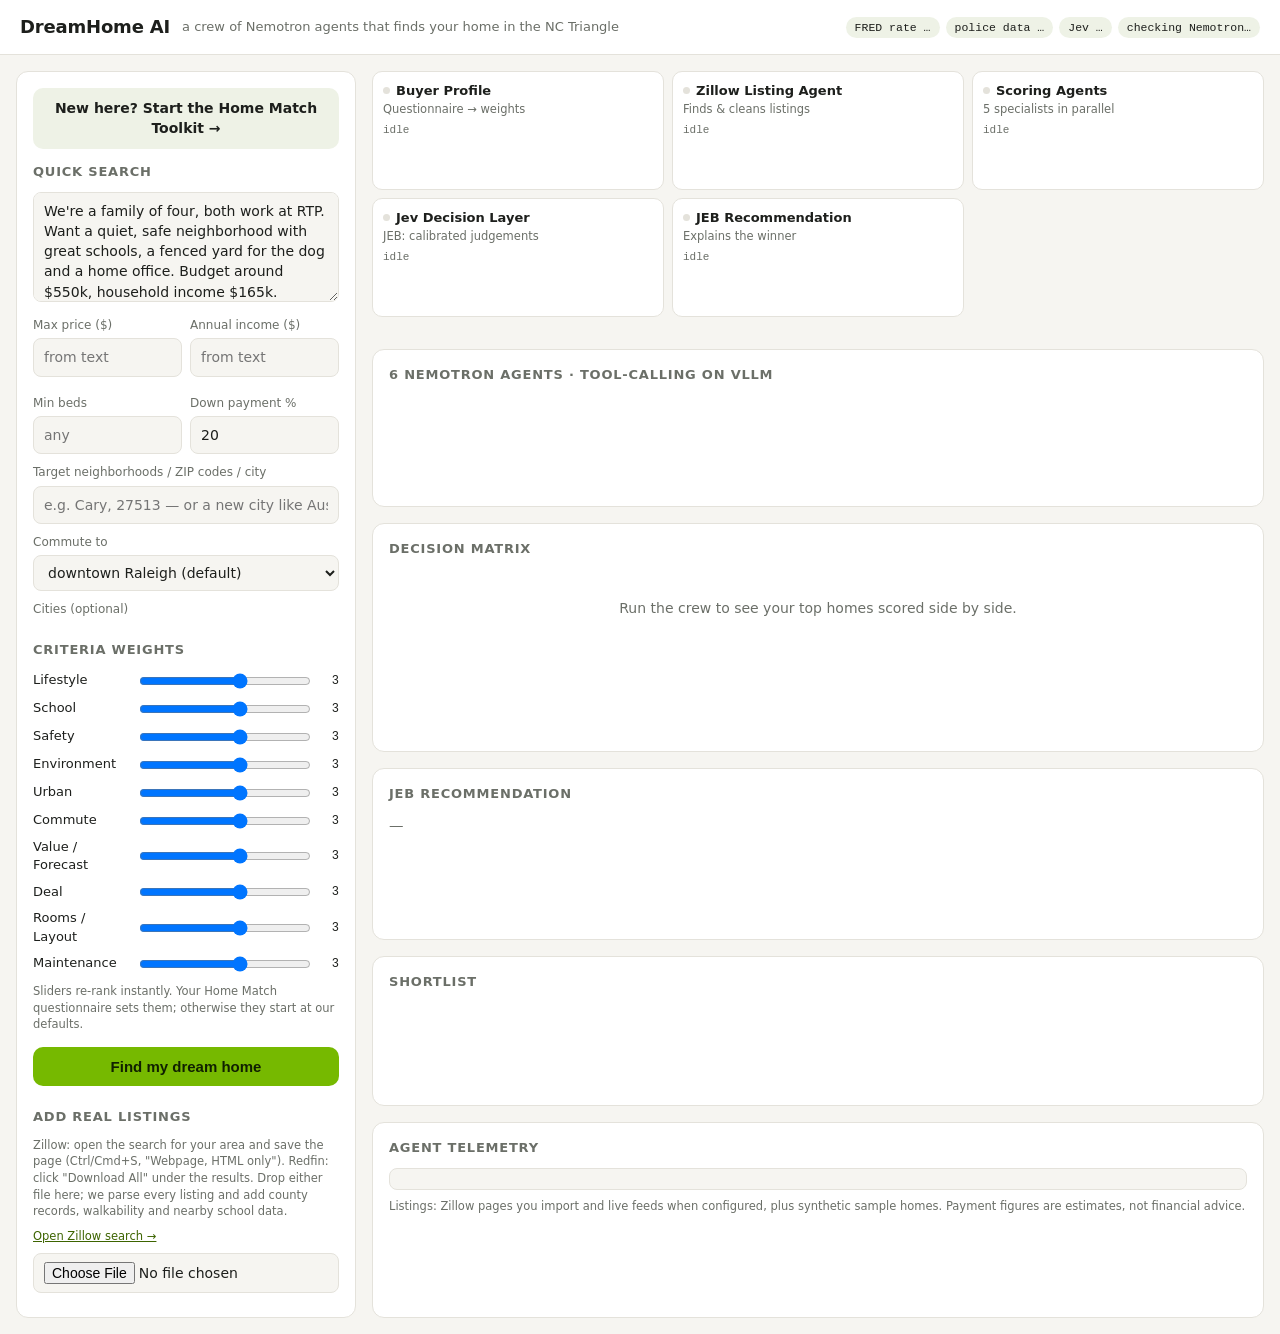
==== commit def3b839: "Live city lookup: parse any US city's public data into scoreable areas pipeline/city.py builds censu" ====
--- a/app/static/index.html
+++ b/app/static/index.html
@@ -102,7 +102,8 @@
       <div><label>Min beds</label><input id="min_beds" type="number" min="0" placeholder="any"></div>
       <div><label>Down payment %</label><input id="down_payment_pct" type="number" value="20"></div>
     </div>
-    <label>Target neighborhoods / ZIP codes</label><input id="location" placeholder="e.g. Cary, 27513, Apex">
+    <label>Target neighborhoods / ZIP codes / city</label><input id="location" placeholder="e.g. Cary, 27513 — or a new city like Austin, TX">
+    <div class="foot" id="citynote" aria-live="polite"></div>
     <label>Commute to</label><select id="commute_destination"><option value="">downtown Raleigh (default)</option></select>
     <label>Cities (optional)</label><div class="chips" id="cities"></div>
     <h2 style="margin-top:18px">Criteria weights</h2>
@@ -207,6 +208,16 @@
     $("jevchip").textContent=d.jev_enabled?("Jev: "+(d.jev_backend==="vllm"?"vLLM":d.jev_backend)):"Jev: rules fallback";
     const ls=d.listings_by_source||{}; $("srcnote").textContent="Listings: "+Object.entries(ls).map(([k,v])=>v+" "+k.replace(/_/g," ")).join(" · ")+". Payment figures are estimates, not financial advice.";}catch(e){}
   $("location").oninput=()=>{$("zlink").href="https://www.zillow.com/homes/"+encodeURIComponent($("location").value.trim().replace(/[^A-Za-z0-9]+/g,"-").replace(/^-|-$/g,""))+"_rb/";};
+  let cityTimer=null;
+  async function cityCheck(start){const q=$("location").value.trim(); if(!q){$("citynote").textContent="";return;}
+    try{let d=await fetch("api/city/status?q="+encodeURIComponent(q)).then(r=>r.json());
+      if(start&&d.status==="unknown"){await fetch("api/city/load",{method:"POST",headers:{"Content-Type":"application/json","X-Portal-Token":state.token||""},body:JSON.stringify({location:q})}); d.status="loading";}
+      const names=(d.cities||[]).map(c=>esc(c.city+(c.state?", "+c.state:""))).join(", ");
+      $("citynote").innerHTML=!d.cities||!d.cities.length?"":d.status==="ready"?`✓ public data loaded for ${names} (${(d.cities||[]).reduce((n,c)=>n+(c.areas||0),0)} areas)`
+        :d.status==="loading"?`Loading public data for ${names} (census tracts, crime, schools, flood, air quality)… usually under a minute`
+        :d.status==="failed"?`Couldn't load ${names}: ${esc((d.cities.find(c=>c.error)||{}).error||"")}`:`${names} is new — data loads when you search`;
+      clearTimeout(cityTimer); if(d.status==="loading")cityTimer=setTimeout(()=>cityCheck(false),3000);}catch(e){}}
+  $("location").onchange=()=>cityCheck(true);
   $("zfile").onchange=async ev=>{const f=ev.target.files[0]; if(!f)return; $("zout").textContent="parsing "+f.name+"…";
     try{const r=await fetch("api/listings/import",{method:"POST",headers:{"Content-Type":"application/json"},body:JSON.stringify({name:f.name,html:await f.text()})}); const d=await r.json();
       $("zout").textContent=r.ok?`${d.parsed} listings found, ${d.added} new after cleaning (${d.quality.dropped_not_for_sale} not for sale, ${d.quality.dropped_incomplete} incomplete, ${d.quality.dropped_duplicate} duplicates removed). Run the search to include them.`:(d.detail||"could not read that page");}catch(e){$("zout").textContent=String(e)}};
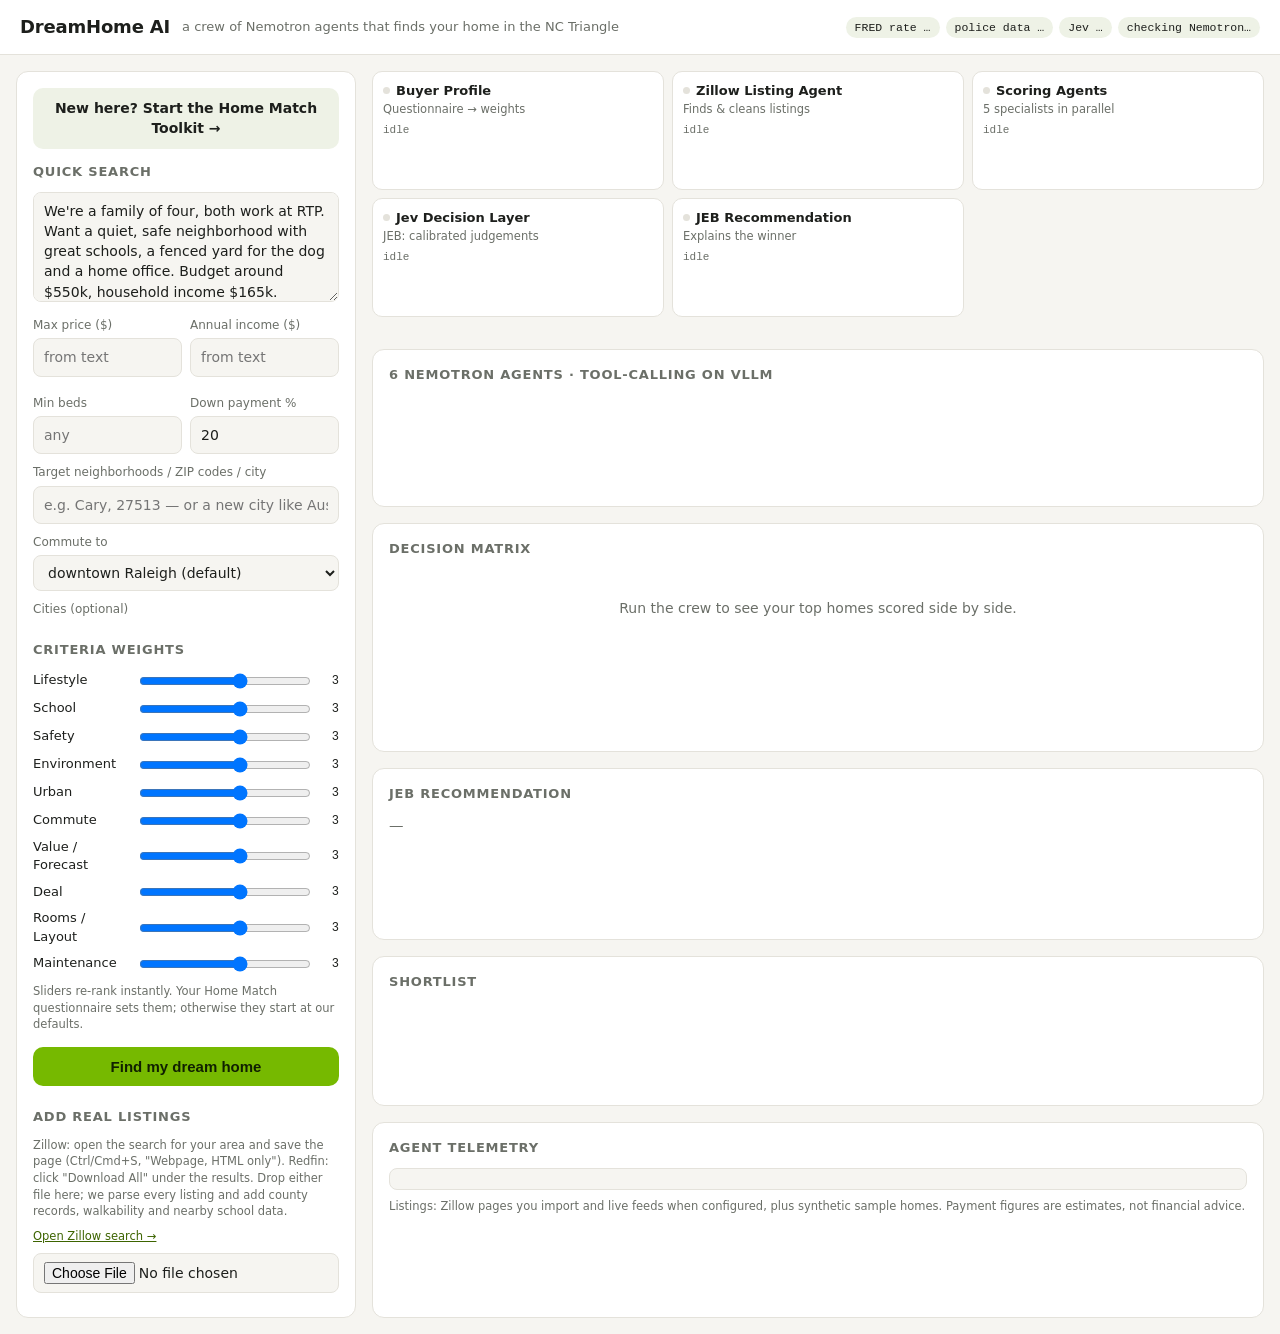
==== commit e5ddd0ea: "Live app reads Databricks gold; architecture validation cycle - gold.jev_ready_neighborhoods / jev_r" ====
--- a/app/static/index.html
+++ b/app/static/index.html
@@ -164,16 +164,17 @@
 const t0={};
 function onEvent(e){
   switch(e.type){
-    case "start": log(e.health.ok?`model <b>${e.health.model}</b> @ ${e.health.base_url} · ${e.agents} agents`:`<span class="fb">Nemotron unreachable — fallbacks active</span>`); setAgent("Buyer Profile","run","reading…"); break;
+    case "start": log(e.health.ok?`model <b>${e.health.model}</b> @ ${e.health.base_url} · ${e.agents} agents · data: <b>${esc((e.data&&e.data.data_source)||"local")}</b>${e.data&&e.data.gold_as_of?" (as of "+esc(e.data.gold_as_of.slice(0,16))+")":""}`:`<span class="fb">Nemotron unreachable — fallbacks active</span>`); setAgent("Buyer Profile","run","reading…"); break;
     case "llm": setAgent(e.agent,"run",`LLM ${e.ms} ms${e.tool_calls.length?" → "+e.tool_calls.length+" tool call(s)":""}`); log(`<span class="a">${e.agent}</span> nemotron ${e.ms}ms ${e.tool_calls.join(", ")}`); break;
     case "tool": log(`&nbsp;&nbsp;↳ ${e.tool}(${JSON.stringify(e.args)}) ${e.ms}ms → ${typeof e.result_preview=="string"?e.result_preview:JSON.stringify(e.result_preview)}`); break;
     case "fallback": setAgent(e.agent,"fb","fallback: "+e.reason.slice(0,40)); log(`<span class="fb">${e.agent} fallback: ${e.reason}</span>`); break;
     case "crew_agent": maDone++; maSet(e.key, e.status==="done"?"done":"fb", (e.status==="done"?"":"fallback · ")+e.ms+" ms · "+(e.text||"tool ran")); setAgent("Scoring Agents", maDone===5?"done":"run", maDone+"/5 done"); break;
     case "say": log(`<span class="a">${e.agent}</span> “${e.text}”`); break;
-    case "profile": state.profile=e.profile; if(!state.touched){state.weights={...e.profile.weights}; weightsUI(state.weights);} setAgent("Buyer Profile","done",(e.profile.summary||"profile set").slice(0,60)); setAgent("Zillow Listing Agent","run","searching…"); maSet("listing","run","calling find_listings…"); break;
+    case "profile": if(e.profile.extracted)log(`<span class="a">Buyer Profile</span> filters from your words: ${esc(Object.keys(e.profile.extracted).map(k=>k+"="+JSON.stringify(e.profile[k])+(e.profile.extracted[k]==="llm"?" (Nemotron)":"")).join(", "))}`); state.profile=e.profile; if(!state.touched){state.weights={...e.profile.weights}; weightsUI(state.weights);} setAgent("Buyer Profile","done",(e.profile.summary||"profile set").slice(0,60)); setAgent("Zillow Listing Agent","run","searching…"); maSet("listing","run","calling find_listings…"); break;
     case "shortlist": state.ids=e.ids; setAgent("Zillow Listing Agent","done",`${e.ids.length} homes · ${(e.sources||[]).join(", ")}`); maSet("listing","done",`${e.ids.length} homes from ${(e.sources||[]).join(", ")}${e.feed&&e.feed.live_feed?" · live feed: "+e.feed.live_feed:""}`); setAgent("Scoring Agents","run","0/5 done"); AGENTS.forEach(function(a){if(a.metrics.length)maSet(a.key,"run","calling "+a.tool+"…");}); setAgent("Jev Decision Layer","run","waiting for agents…"); if(e.feed&&e.feed.zillow_search_url)$("zlink").href=e.feed.zillow_search_url; break;
     case "jev": setAgent("Jev Decision Layer","done",`${e.engine==="jev"?"Jev":"rules fallback"} · ${e.calls} calls · ${e.ms} ms`); log(`<span class="a">Jev Decision Layer</span> engine=${e.engine} ${e.calls} parallel calls in ${e.ms}ms (p50 ${e.p50_call_ms}ms)${e.errors.length?` <span class="fb">${e.errors[0]}</span>`:""}`); break;
     case "matrix": state.jev=e.jev;  setAgent("JEB Recommendation","run","writing…"); if(state.touched){rescore()}else{matrixUI(e.rows)} break;
+    case "no_match": setAgent("Zillow Listing Agent","fb","no homes meet the must-haves"); maSet("listing","fb","0 homes meet the must-haves — nothing invented"); setAgent("Scoring Agents","done","skipped (nothing to score)"); setAgent("Jev Decision Layer","done","skipped"); log(`<span class="fb">No matches. Suggestions: ${esc(e.suggestions.join(" · "))}</span>`); break;
     case "recommendation": $("rec").textContent=e.text; setAgent("JEB Recommendation","done","done"); break;
     case "done": log(`<b>pipeline finished in ${(e.ms/1000).toFixed(1)} s</b>`); break;
     case "error": log(`<span class="fb">error: ${e.message}</span>`); break;
